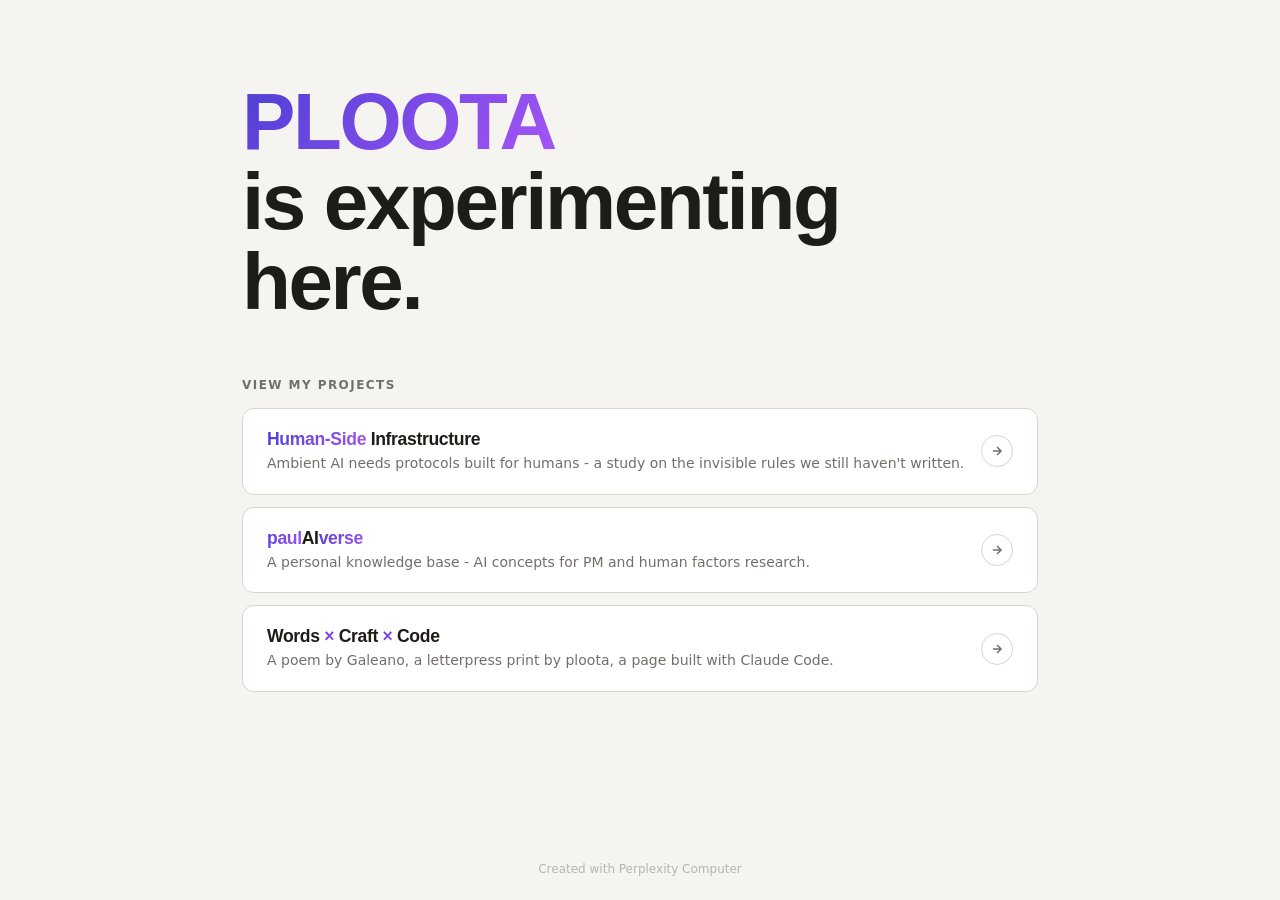
==== index.html @ 10f1edff "Reorder cards: HSI first, fix dashes to plain hyphens" ====
<!--
   ______                            __
  / ____/___  ____ ___  ____  __  __/ /____  _____
 / /   / __ \/ __ `__ \/ __ \/ / / / __/ _ \/ ___/
/ /___/ /_/ / / / / / / /_/ / /_/ / /_/  __/ /
\____/\____/_/ /_/ /_/ .___/\__,_/\__/\___/_/
                    /_/
        Created with Perplexity Computer
        https://www.perplexity.ai/computer
-->
<meta name="generator" content="Perplexity Computer">
<meta name="author" content="Perplexity Computer">
<meta property="og:see_also" content="https://www.perplexity.ai/computer">
<link rel="author" href="https://www.perplexity.ai/computer">
<!DOCTYPE html>
<html lang="en">
<head>
  <meta charset="UTF-8">
  <meta name="viewport" content="width=device-width, initial-scale=1.0">
  <title>ploota</title>
  <meta name="description" content="Paula Pluta's corner of the internet — experiments in AI, product, and research.">

  <!-- Open Graph -->
  <meta property="og:title" content="ploota">
  <meta property="og:description" content="Paula Pluta's corner of the internet — experiments in AI, product, and research.">
  <meta property="og:type" content="website">
  <meta name="twitter:card" content="summary">
  <meta name="twitter:title" content="ploota">
  <meta name="twitter:description" content="Paula Pluta's corner of the internet — experiments in AI, product, and research.">

  <!-- Fonts -->
  <link href="https://api.fontshare.com/v2/css?f[]=cabinet-grotesk@400,500,700,800&f[]=satoshi@400,500,700&display=swap" rel="stylesheet">

  <style>
    *, *::before, *::after { box-sizing: border-box; margin: 0; padding: 0; }

    :root {
      --bg:       #f5f4f0;
      --text:     #1e1c17;
      --muted:    #726f68;
      --faint:    #b8b5af;
      --border:   #d8d5ce;
      --surface:  #ffffff;
      --grad-a:   #4c3fd4;
      --grad-b:   #a855f7;
    }

    html, body {
      height: 100%;
    }

    body {
      background: var(--bg);
      color: var(--text);
      font-family: 'Satoshi', system-ui, sans-serif;
      min-height: 100vh;
      display: flex;
      flex-direction: column;
    }

    /* ── Gradient utility ── */
    .g {
      background: linear-gradient(135deg, var(--grad-a) 0%, var(--grad-b) 100%);
      -webkit-background-clip: text;
      -webkit-text-fill-color: transparent;
      background-clip: text;
    }

    /* ── Nav ── */
    nav {
      padding: 1.5rem 2rem;
      display: flex;
      align-items: center;
    }

    .wordmark {
      font-family: 'Cabinet Grotesk', sans-serif;
      font-weight: 800;
      font-size: 1.1rem;
      letter-spacing: -0.02em;
      text-decoration: none;
      color: var(--text);
    }

    /* ── Hero ── */
    .hero {
      flex: 1;
      display: flex;
      flex-direction: column;
      justify-content: center;
      align-items: flex-start;
      padding: 0 2rem 4rem;
      max-width: 860px;
      margin: 0 auto;
      width: 100%;
    }

    .hero-label {
      font-size: 0.8rem;
      font-weight: 500;
      letter-spacing: 0.1em;
      text-transform: uppercase;
      color: var(--faint);
      margin-bottom: 1.5rem;
    }

    .hero-headline {
      font-family: 'Cabinet Grotesk', sans-serif;
      font-weight: 800;
      font-size: clamp(2.8rem, 5vw + 1rem, 6rem);
      line-height: 1.0;
      letter-spacing: -0.03em;
      color: var(--text);
      margin-bottom: 3.5rem;
    }

    /* ── Projects ── */
    .projects-label {
      font-size: 0.75rem;
      font-weight: 600;
      letter-spacing: 0.12em;
      text-transform: uppercase;
      color: var(--muted);
      margin-bottom: 1rem;
    }

    .projects-list {
      list-style: none;
      display: flex;
      flex-direction: column;
      gap: 0.75rem;
      width: 100%;
    }

    .project-card {
      display: flex;
      align-items: center;
      justify-content: space-between;
      padding: 1.25rem 1.5rem;
      background: var(--surface);
      border: 1px solid var(--border);
      border-radius: 12px;
      text-decoration: none;
      color: var(--text);
      transition: border-color 0.18s, box-shadow 0.18s, transform 0.18s;
      gap: 1rem;
    }

    .project-card:hover {
      border-color: var(--grad-a);
      box-shadow: 0 4px 20px rgba(76, 63, 212, 0.08);
      transform: translateY(-1px);
    }

    .project-card-left {
      display: flex;
      flex-direction: column;
      gap: 0.25rem;
    }

    .project-name {
      font-family: 'Cabinet Grotesk', sans-serif;
      font-weight: 700;
      font-size: 1.1rem;
      letter-spacing: -0.02em;
    }

    .project-desc {
      font-size: 0.875rem;
      color: var(--muted);
      line-height: 1.4;
    }

    .project-arrow {
      flex-shrink: 0;
      width: 32px;
      height: 32px;
      border-radius: 50%;
      border: 1px solid var(--border);
      display: flex;
      align-items: center;
      justify-content: center;
      color: var(--muted);
      transition: background 0.18s, border-color 0.18s, color 0.18s;
    }

    .project-card:hover .project-arrow {
      background: linear-gradient(135deg, var(--grad-a), var(--grad-b));
      border-color: transparent;
      color: #fff;
    }

    /* ── Footer ── */
    footer {
      padding: 1.5rem 2rem;
      text-align: center;
      font-size: 0.75rem;
      color: var(--faint);
    }

    footer a {
      color: var(--faint);
      text-decoration: none;
    }
    footer a:hover { color: var(--muted); }

    /* ── Responsive ── */
    @media (max-width: 480px) {
      nav { padding: 1.25rem 1.25rem; }
      .hero { padding: 0 1.25rem 3rem; }
    }
  </style>
</head>
<body>

  <main class="hero">
    <h1 class="hero-headline"><span class="g">PLOOTA</span><br>is experimenting<br>here.</h1>

    <p class="projects-label">View my projects</p>
    <ul class="projects-list">
      <li>
        <a href="/hsi/" class="project-card">
          <div class="project-card-left">
            <span class="project-name"><span class="g">Human-Side</span> Infrastructure</span>
            <span class="project-desc">Ambient AI needs protocols built for humans - a study on the invisible rules we still haven't written.</span>
          </div>
          <span class="project-arrow" aria-hidden="true">
            <svg width="14" height="14" viewBox="0 0 24 24" fill="none" stroke="currentColor" stroke-width="2.5"><path d="M5 12h14M12 5l7 7-7 7"/></svg>
          </span>
        </a>
      </li>
      <li>
        <a href="/paulaiverse/" class="project-card">
          <div class="project-card-left">
            <span class="project-name"><span class="g">paul</span>AI<span class="g">verse</span></span>
            <span class="project-desc">A personal knowledge base - AI concepts for PM and human factors research.</span>
          </div>
          <span class="project-arrow" aria-hidden="true">
            <svg width="14" height="14" viewBox="0 0 24 24" fill="none" stroke="currentColor" stroke-width="2.5"><path d="M5 12h14M12 5l7 7-7 7"/></svg>
          </span>
        </a>
      </li>
      <li>
        <a href="/wordscraftcode/" class="project-card">
          <div class="project-card-left">
            <span class="project-name">Words <span class="g">×</span> Craft <span class="g">×</span> Code</span>
            <span class="project-desc">A poem by Galeano, a letterpress print by ploota, a page built with Claude Code.</span>
          </div>
          <span class="project-arrow" aria-hidden="true">
            <svg width="14" height="14" viewBox="0 0 24 24" fill="none" stroke="currentColor" stroke-width="2.5"><path d="M5 12h14M12 5l7 7-7 7"/></svg>
          </span>
        </a>
      </li>
    </ul>
  </main>

  <footer>
    <a href="https://www.perplexity.ai/computer" target="_blank" rel="noopener noreferrer">Created with Perplexity Computer</a>
  </footer>

</body>
</html>
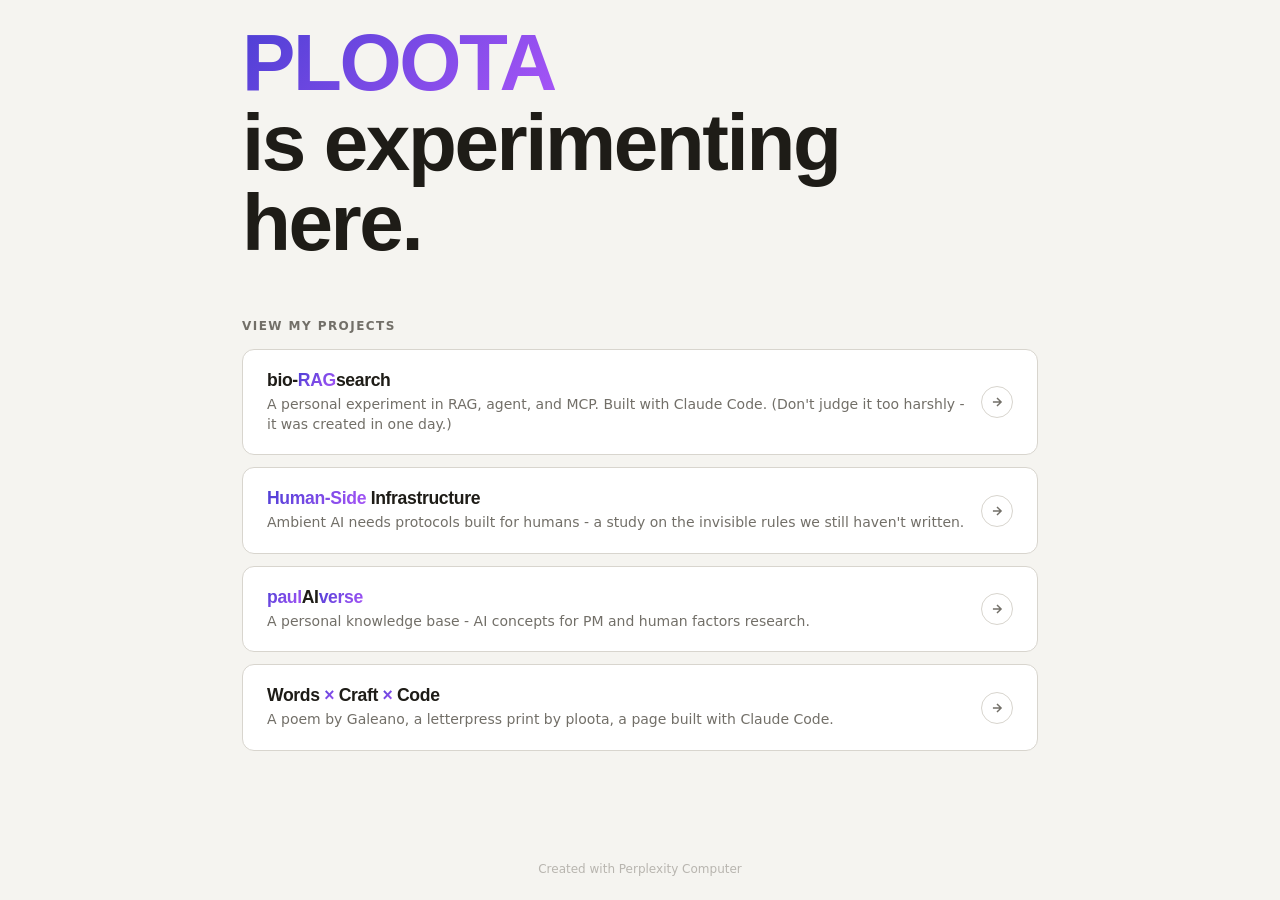
==== commit 60c24852: "Add bio-RAGsearch card to homepage (first position)" ====
--- a/index.html
+++ b/index.html
@@ -219,6 +219,17 @@
     <p class="projects-label">View my projects</p>
     <ul class="projects-list">
       <li>
+        <a href="/bio-ragsearch/" class="project-card">
+          <div class="project-card-left">
+            <span class="project-name">bio-<span class="g">RAG</span>search</span>
+            <span class="project-desc">A personal experiment in RAG, agent, and MCP. Built with Claude Code. (Don't judge it too harshly - it was created in one day.)</span>
+          </div>
+          <span class="project-arrow" aria-hidden="true">
+            <svg width="14" height="14" viewBox="0 0 24 24" fill="none" stroke="currentColor" stroke-width="2.5"><path d="M5 12h14M12 5l7 7-7 7"/></svg>
+          </span>
+        </a>
+      </li>
+      <li>
         <a href="/hsi/" class="project-card">
           <div class="project-card-left">
             <span class="project-name"><span class="g">Human-Side</span> Infrastructure</span>
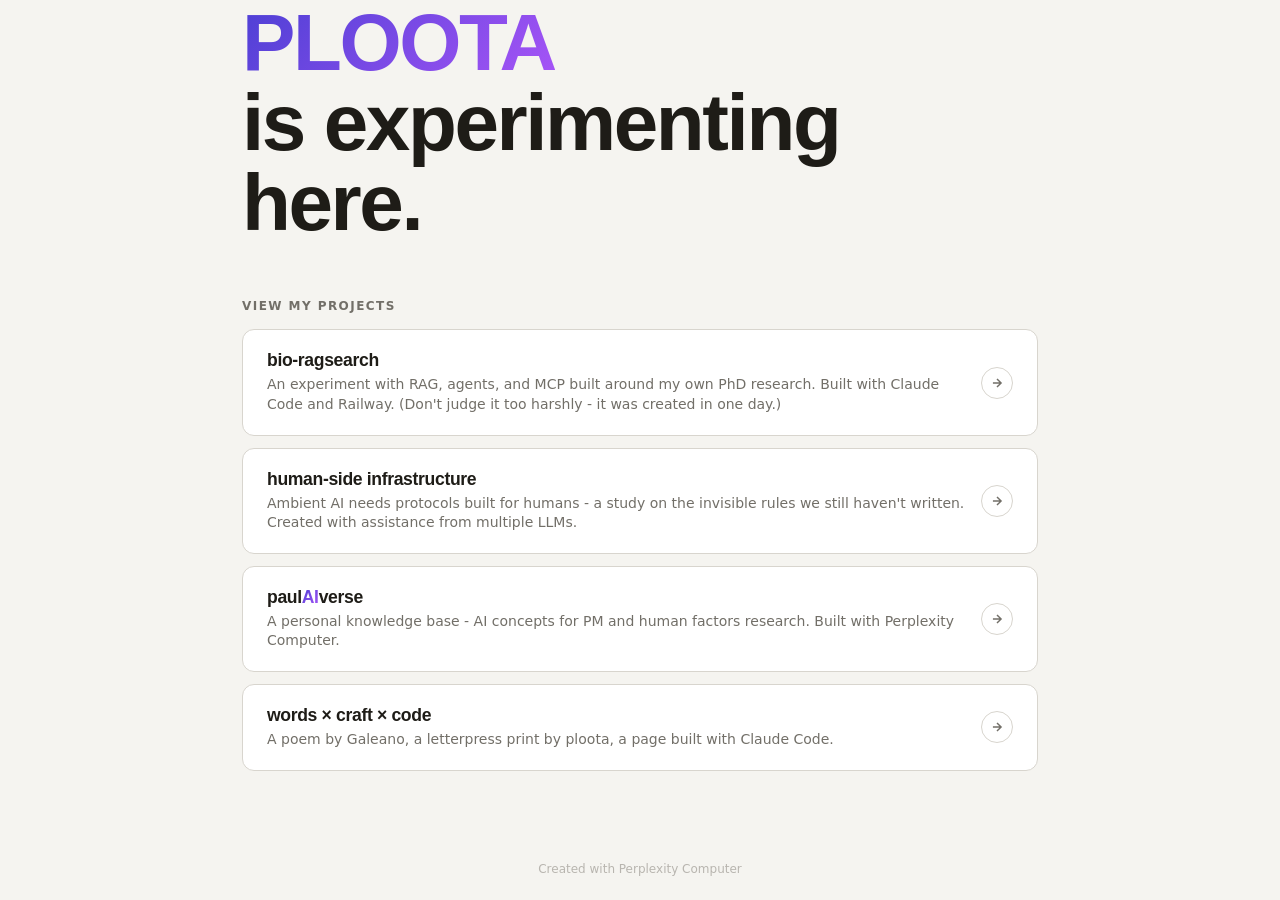
==== commit ccd27f23: "Update homepage: lowercase titles, revised descriptions" ====
--- a/index.html
+++ b/index.html
@@ -221,8 +221,8 @@
       <li>
         <a href="/bio-ragsearch/" class="project-card">
           <div class="project-card-left">
-            <span class="project-name">bio-<span class="g">RAG</span>search</span>
-            <span class="project-desc">A personal experiment in RAG, agent, and MCP. Built with Claude Code. (Don't judge it too harshly - it was created in one day.)</span>
+            <span class="project-name">bio-ragsearch</span>
+            <span class="project-desc">An experiment with RAG, agents, and MCP built around my own PhD research. Built with Claude Code and Railway. (Don't judge it too harshly - it was created in one day.)</span>
           </div>
           <span class="project-arrow" aria-hidden="true">
             <svg width="14" height="14" viewBox="0 0 24 24" fill="none" stroke="currentColor" stroke-width="2.5"><path d="M5 12h14M12 5l7 7-7 7"/></svg>
@@ -232,8 +232,8 @@
       <li>
         <a href="/hsi/" class="project-card">
           <div class="project-card-left">
-            <span class="project-name"><span class="g">Human-Side</span> Infrastructure</span>
-            <span class="project-desc">Ambient AI needs protocols built for humans - a study on the invisible rules we still haven't written.</span>
+            <span class="project-name">human-side infrastructure</span>
+            <span class="project-desc">Ambient AI needs protocols built for humans - a study on the invisible rules we still haven't written. Created with assistance from multiple LLMs.</span>
           </div>
           <span class="project-arrow" aria-hidden="true">
             <svg width="14" height="14" viewBox="0 0 24 24" fill="none" stroke="currentColor" stroke-width="2.5"><path d="M5 12h14M12 5l7 7-7 7"/></svg>
@@ -243,8 +243,8 @@
       <li>
         <a href="/paulaiverse/" class="project-card">
           <div class="project-card-left">
-            <span class="project-name"><span class="g">paul</span>AI<span class="g">verse</span></span>
-            <span class="project-desc">A personal knowledge base - AI concepts for PM and human factors research.</span>
+            <span class="project-name">paul<span class="g">AI</span>verse</span>
+            <span class="project-desc">A personal knowledge base - AI concepts for PM and human factors research. Built with Perplexity Computer.</span>
           </div>
           <span class="project-arrow" aria-hidden="true">
             <svg width="14" height="14" viewBox="0 0 24 24" fill="none" stroke="currentColor" stroke-width="2.5"><path d="M5 12h14M12 5l7 7-7 7"/></svg>
@@ -254,7 +254,7 @@
       <li>
         <a href="/wordscraftcode/" class="project-card">
           <div class="project-card-left">
-            <span class="project-name">Words <span class="g">×</span> Craft <span class="g">×</span> Code</span>
+            <span class="project-name">words × craft × code</span>
             <span class="project-desc">A poem by Galeano, a letterpress print by ploota, a page built with Claude Code.</span>
           </div>
           <span class="project-arrow" aria-hidden="true">
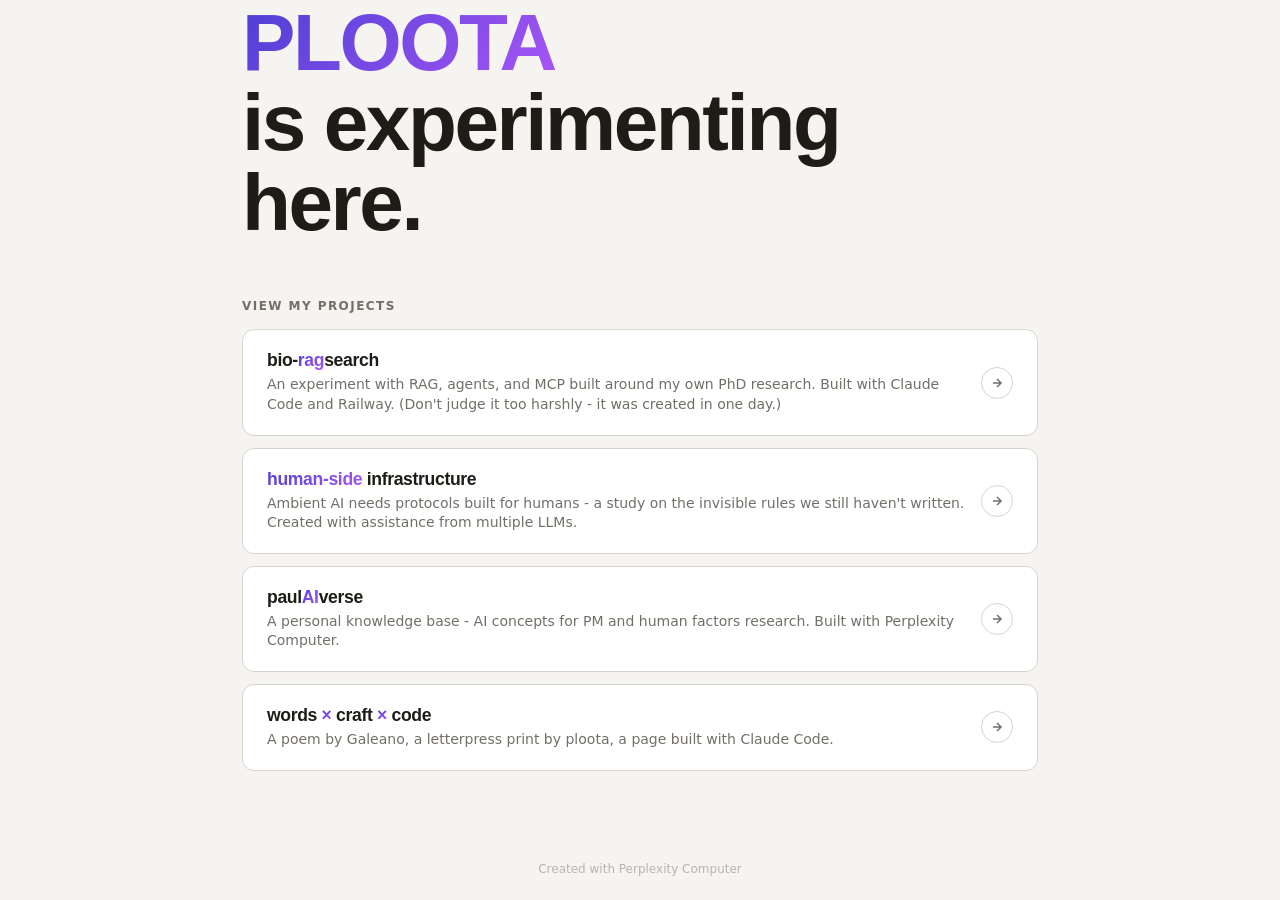
==== commit 8bbb4002: "Restore gradient colors on project card titles" ====
--- a/index.html
+++ b/index.html
@@ -221,7 +221,7 @@
       <li>
         <a href="/bio-ragsearch/" class="project-card">
           <div class="project-card-left">
-            <span class="project-name">bio-ragsearch</span>
+            <span class="project-name">bio-<span class="g">rag</span>search</span>
             <span class="project-desc">An experiment with RAG, agents, and MCP built around my own PhD research. Built with Claude Code and Railway. (Don't judge it too harshly - it was created in one day.)</span>
           </div>
           <span class="project-arrow" aria-hidden="true">
@@ -232,7 +232,7 @@
       <li>
         <a href="/hsi/" class="project-card">
           <div class="project-card-left">
-            <span class="project-name">human-side infrastructure</span>
+            <span class="project-name"><span class="g">human-side</span> infrastructure</span>
             <span class="project-desc">Ambient AI needs protocols built for humans - a study on the invisible rules we still haven't written. Created with assistance from multiple LLMs.</span>
           </div>
           <span class="project-arrow" aria-hidden="true">
@@ -254,7 +254,7 @@
       <li>
         <a href="/wordscraftcode/" class="project-card">
           <div class="project-card-left">
-            <span class="project-name">words × craft × code</span>
+            <span class="project-name">words <span class="g">×</span> craft <span class="g">×</span> code</span>
             <span class="project-desc">A poem by Galeano, a letterpress print by ploota, a page built with Claude Code.</span>
           </div>
           <span class="project-arrow" aria-hidden="true">
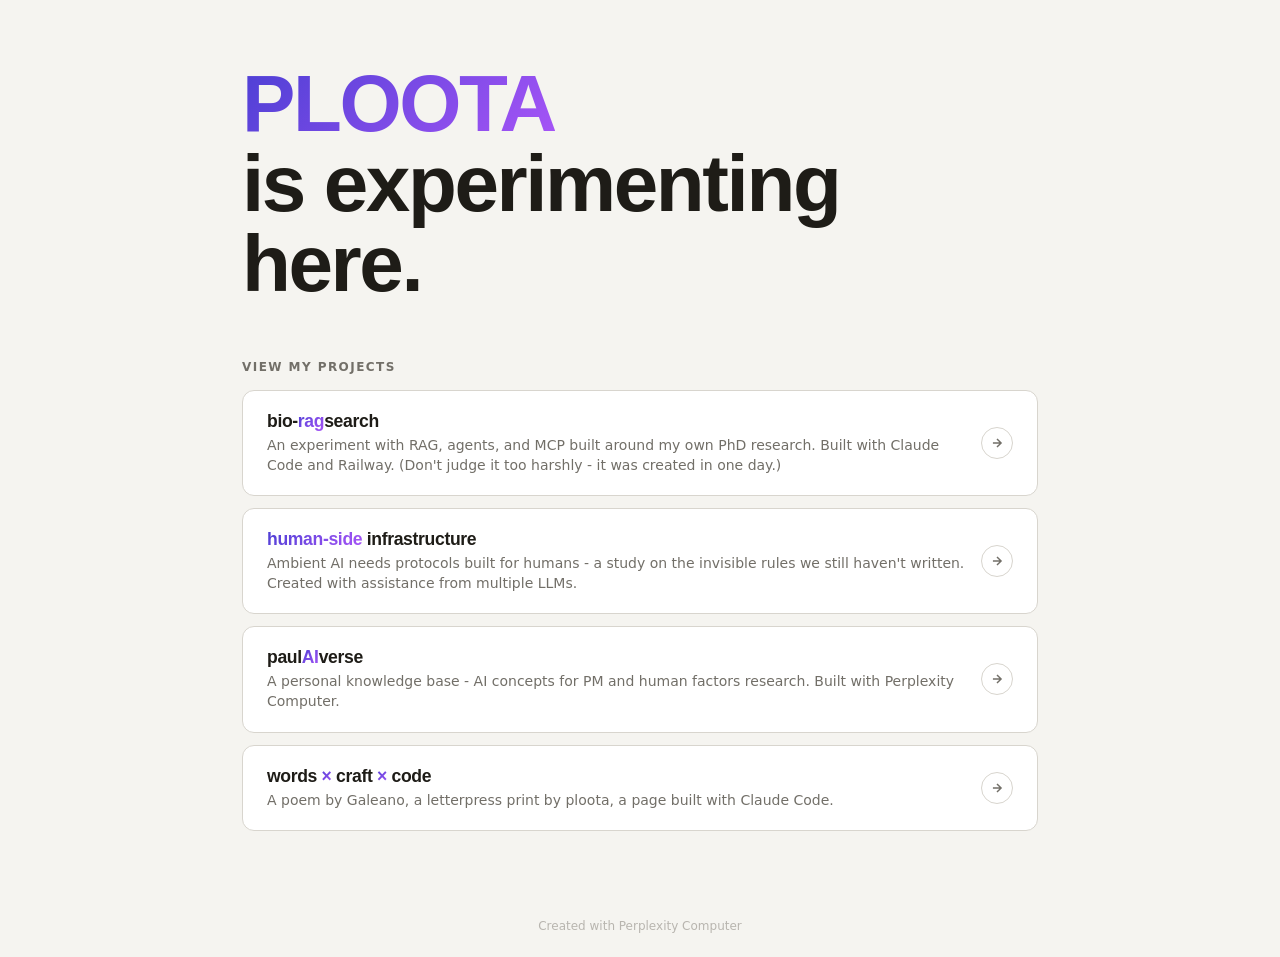
==== commit eefbb764: "Center page content vertically with equal padding" ====
--- a/index.html
+++ b/index.html
@@ -89,7 +89,7 @@
       flex-direction: column;
       justify-content: center;
       align-items: flex-start;
-      padding: 0 2rem 4rem;
+      padding: 4rem 2rem;
       max-width: 860px;
       margin: 0 auto;
       width: 100%;
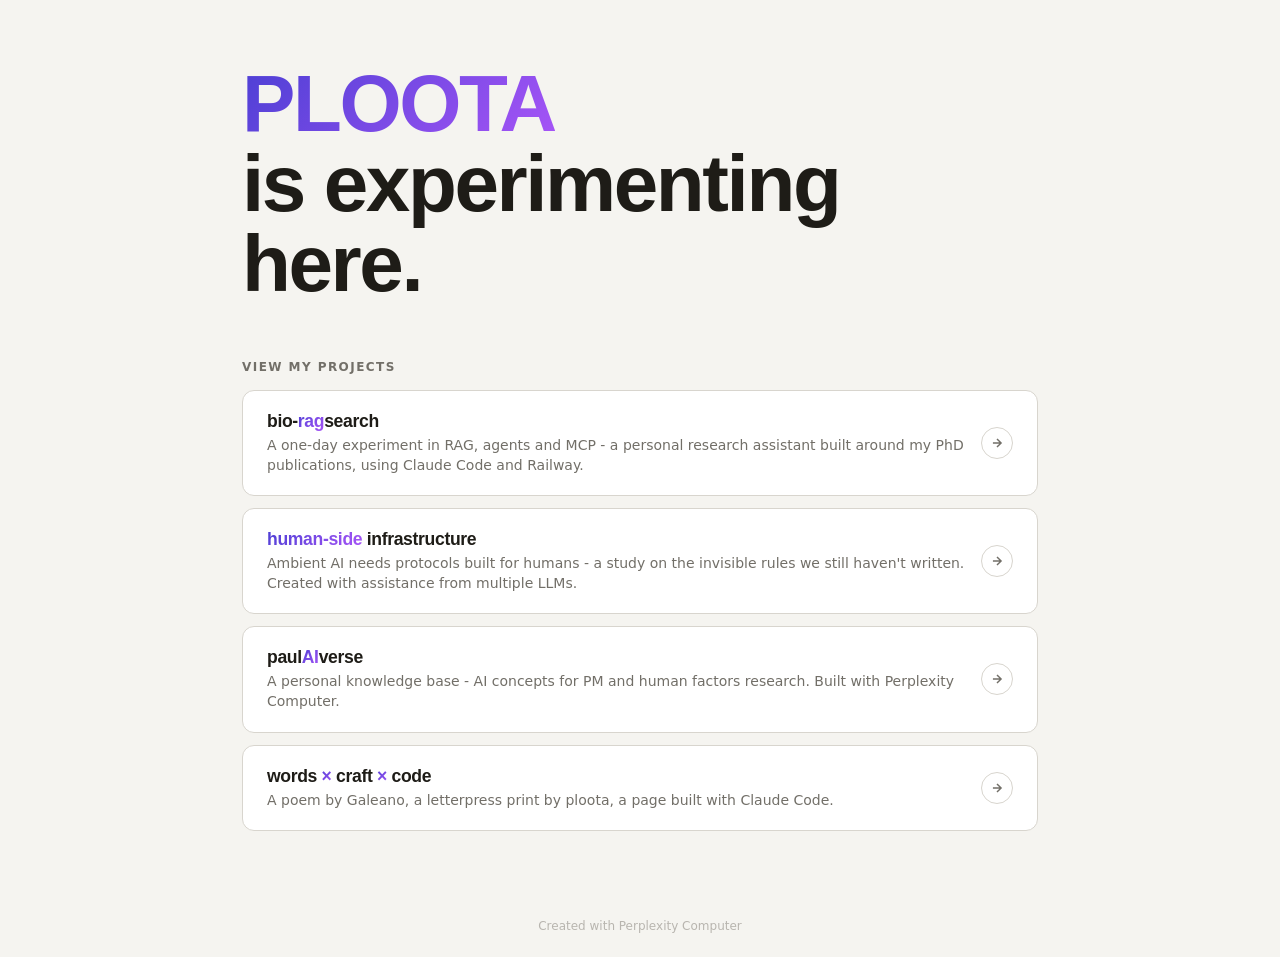
==== commit 010ba5e4: "Update bio-ragsearch description" ====
--- a/index.html
+++ b/index.html
@@ -222,7 +222,7 @@
         <a href="/bio-ragsearch/" class="project-card">
           <div class="project-card-left">
             <span class="project-name">bio-<span class="g">rag</span>search</span>
-            <span class="project-desc">An experiment with RAG, agents, and MCP built around my own PhD research. Built with Claude Code and Railway. (Don't judge it too harshly - it was created in one day.)</span>
+            <span class="project-desc">A one-day experiment in RAG, agents and MCP - a personal research assistant built around my PhD publications, using Claude Code and Railway.</span>
           </div>
           <span class="project-arrow" aria-hidden="true">
             <svg width="14" height="14" viewBox="0 0 24 24" fill="none" stroke="currentColor" stroke-width="2.5"><path d="M5 12h14M12 5l7 7-7 7"/></svg>
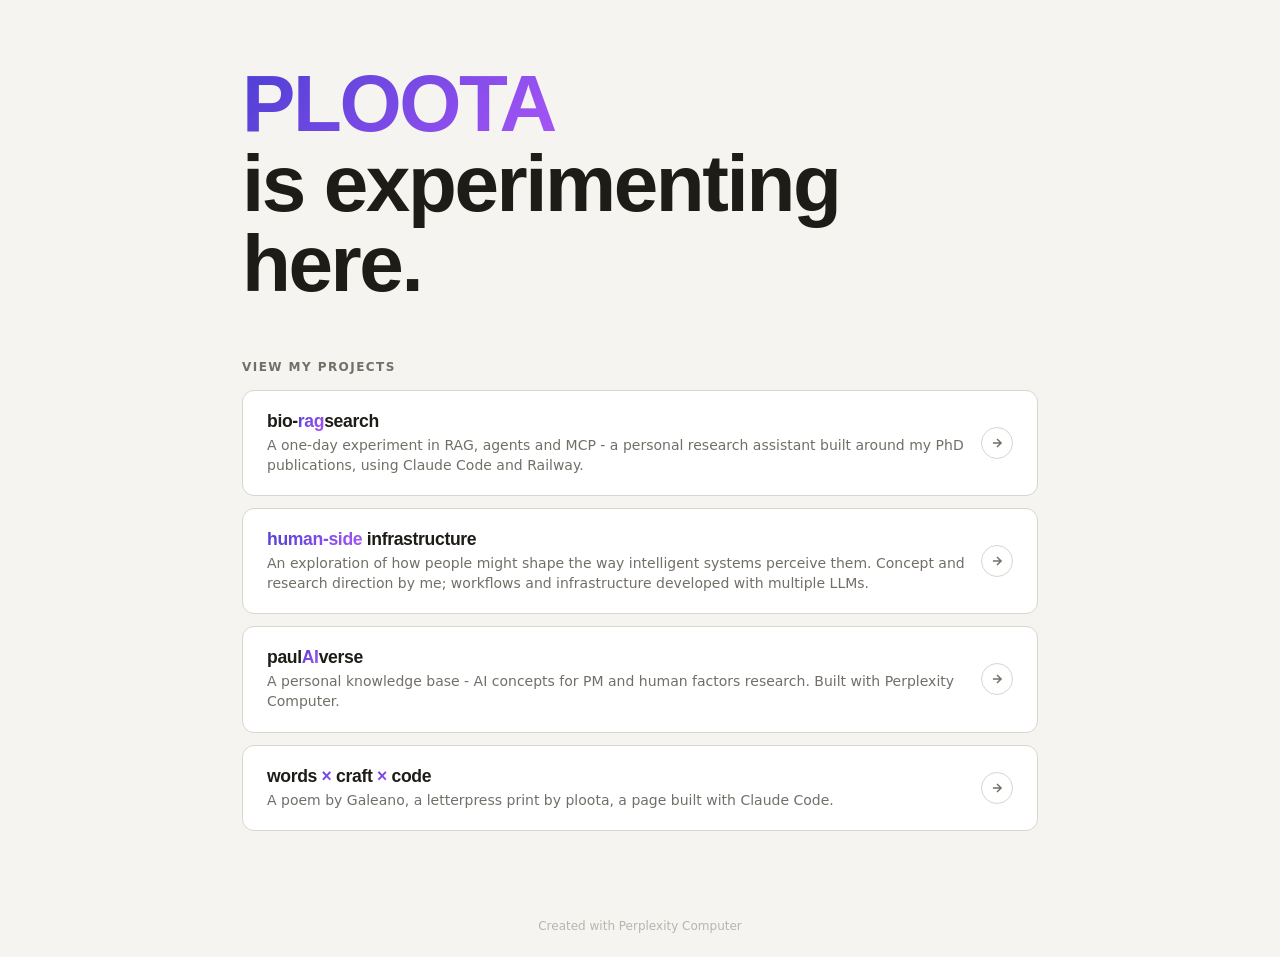
==== commit b3f4124c: "Update human-side infrastructure description" ====
--- a/index.html
+++ b/index.html
@@ -233,7 +233,7 @@
         <a href="/hsi/" class="project-card">
           <div class="project-card-left">
             <span class="project-name"><span class="g">human-side</span> infrastructure</span>
-            <span class="project-desc">Ambient AI needs protocols built for humans - a study on the invisible rules we still haven't written. Created with assistance from multiple LLMs.</span>
+            <span class="project-desc">An exploration of how people might shape the way intelligent systems perceive them. Concept and research direction by me; workflows and infrastructure developed with multiple LLMs.</span>
           </div>
           <span class="project-arrow" aria-hidden="true">
             <svg width="14" height="14" viewBox="0 0 24 24" fill="none" stroke="currentColor" stroke-width="2.5"><path d="M5 12h14M12 5l7 7-7 7"/></svg>
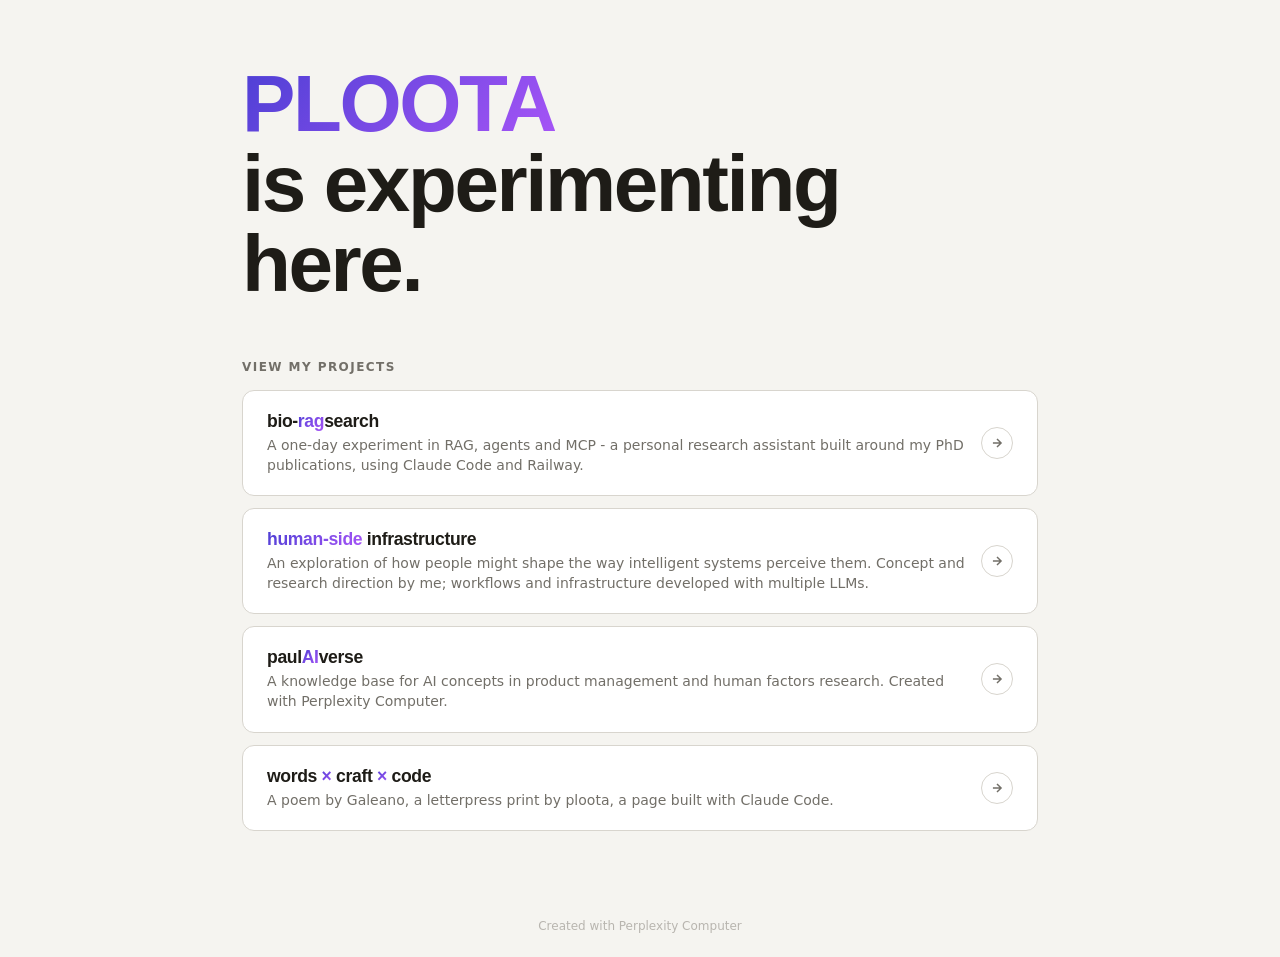
==== commit 141d947e: "Update paulAIverse description" ====
--- a/index.html
+++ b/index.html
@@ -244,7 +244,7 @@
         <a href="/paulaiverse/" class="project-card">
           <div class="project-card-left">
             <span class="project-name">paul<span class="g">AI</span>verse</span>
-            <span class="project-desc">A personal knowledge base - AI concepts for PM and human factors research. Built with Perplexity Computer.</span>
+            <span class="project-desc">A knowledge base for AI concepts in product management and human factors research. Created with Perplexity Computer.</span>
           </div>
           <span class="project-arrow" aria-hidden="true">
             <svg width="14" height="14" viewBox="0 0 24 24" fill="none" stroke="currentColor" stroke-width="2.5"><path d="M5 12h14M12 5l7 7-7 7"/></svg>
